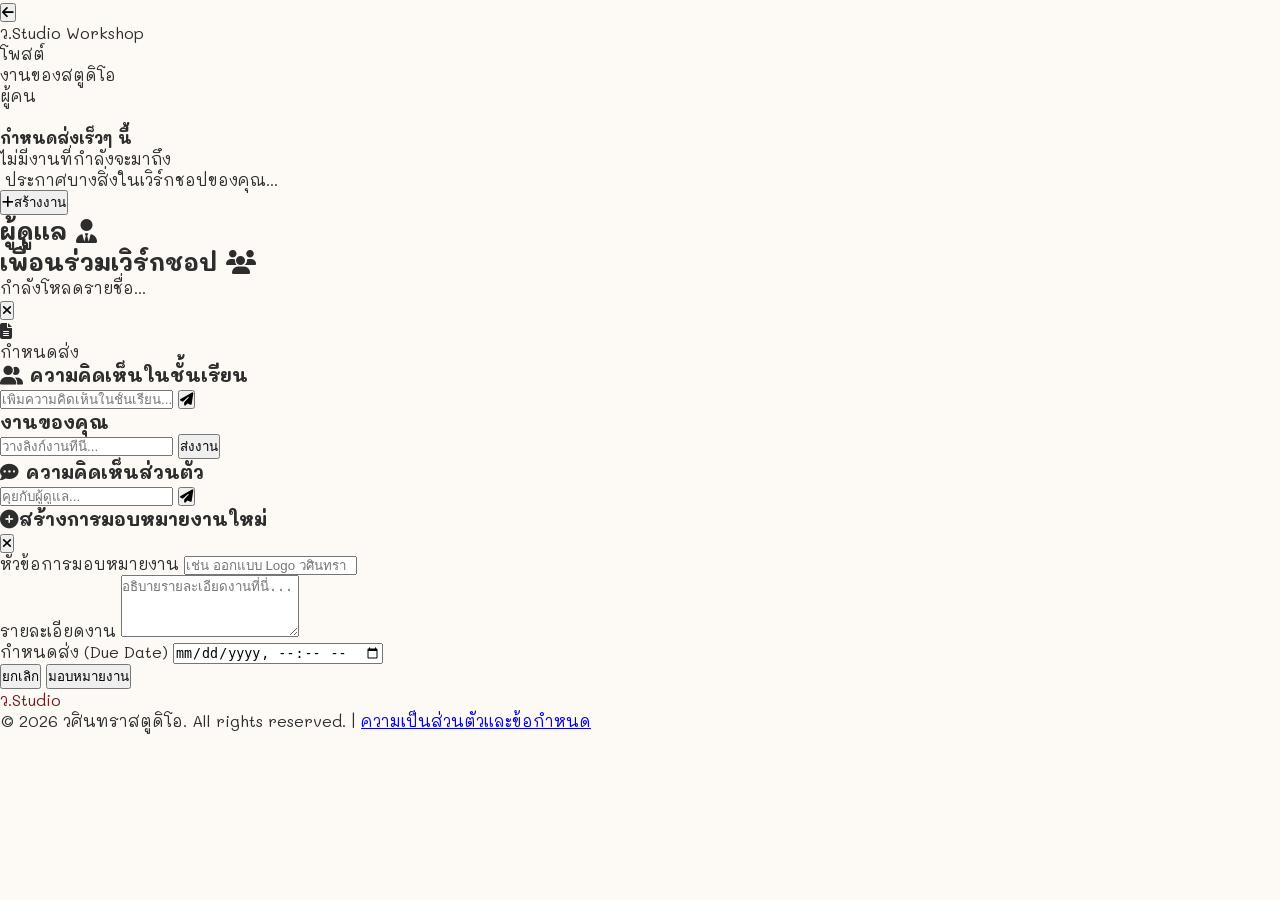
==== assignments.html @ 38e2dd31 "Update assignments.html" ====
<!DOCTYPE html>
<html lang="th">
<head>
    <meta charset="UTF-8">
    <meta name="viewport" content="width=device-width, initial-scale=1.0">
    <title>การมอบหมายงาน | ว.Studio</title>
    <link rel="icon" href="Pics/Logo.png">
    <script src="https://cdn.tailwindcss.com"></script>
    <link rel="stylesheet" href="css/style.css">
    <link rel="stylesheet" href="https://cdnjs.cloudflare.com/ajax/libs/font-awesome/6.5.1/css/all.min.css">
    <script src="https://code.jquery.com/jquery-3.7.1.min.js"></script>
    <script src="https://cdn.jsdelivr.net/npm/sweetalert2@11"></script>
    <script src="https://unpkg.com/@supabase/supabase-js@2"></script>
    <script src="js/script.js" defer></script>
    <style>
        .nav-tab { @apply pb-4 px-2 text-sm font-bold transition-all border-b-2 border-transparent cursor-pointer text-gray-500; }
        .nav-tab.active { @apply border-[#721c24] text-[#721c24]; }
        .assignment-card:hover { background-color: #f8f9fa; }
    </style>
</head>
<body class="bg-[#f8f9fa]">
    <nav class="bg-white border-b sticky top-0 z-50">
        <div class="max-w-7xl mx-auto px-4 h-16 flex items-center justify-between">
            <div class="flex items-center gap-6">
                <button onclick="window.location.href='workshop.html'" class="text-gray-500 hover:bg-gray-100 p-2 rounded-full transition">
                    <i class="fa-solid fa-arrow-left"></i>
                </button>
                <div class="text-xl font-bold text-[#721c24]">ว.Studio <span class="text-gray-400 font-medium ml-2 border-l pl-3 text-lg">Workshop</span></div>
            </div>
            
            <div class="flex gap-8">
                <div onclick="switchTab('stream')" id="tab-stream" class="nav-tab active">โพสต์</div>
                <div onclick="switchTab('classwork')" id="tab-classwork" class="nav-tab">งานของสตูดิโอ</div>
                <div onclick="switchTab('people')" id="tab-people" class="nav-tab">ผู้คน</div>
            </div>

            <div id="userProfile" class="flex items-center gap-3">
                <img id="navAvatar" src="" class="w-8 h-8 rounded-full border">
            </div>
        </div>
    </nav>

    <main class="max-w-5xl mx-auto py-8 px-4">
        
        <div id="section-stream" class="tab-content animate__animated animate__fadeIn">
            <div class="grid grid-cols-1 lg:grid-cols-4 gap-6">
                <div class="lg:col-span-1 space-y-4">
                    <div class="bg-white border rounded-xl p-4 shadow-sm">
                        <h4 class="text-xs font-bold text-gray-500 uppercase mb-3">กำหนดส่งเร็วๆ นี้</h4>
                        <div id="upcomingTasks" class="text-sm text-gray-400 italic">ไม่มีงานที่กำลังจะมาถึง</div>
                    </div>
                </div>
                <div class="lg:col-span-3 space-y-4">
                    <div class="bg-white border rounded-xl p-4 shadow-sm flex items-center gap-4 cursor-pointer hover:shadow-md transition">
                        <img id="streamAvatar" src="" class="w-10 h-10 rounded-full">
                        <span class="text-gray-400 text-sm">ประกาศบางสิ่งในเวิร์กชอปของคุณ...</span>
                    </div>
                    <div id="streamList" class="space-y-4"></div>
                </div>
            </div>
        </div>

        <div id="section-classwork" class="tab-content hidden animate__animated animate__fadeIn">
            <div id="hrOnlyAction" class="hidden mb-6 text-right">
                <button onclick="openCreateTaskModal()" class="bg-[#721c24] text-white px-6 py-2 rounded-full font-bold shadow-md">
                    <i class="fa-solid fa-plus mr-2"></i>สร้างงาน
                </button>
            </div>
            <div id="classworkList" class="space-y-6"></div>
        </div>

        <div id="section-people" class="tab-content hidden animate__animated animate__fadeIn">
            <div class="bg-white rounded-xl border p-8">
                <div class="mb-10">
                    <h2 class="text-2xl text-[#721c24] border-b border-[#721c24] pb-2 mb-6 flex justify-between">
                        ผู้ดูแล <i class="fa-solid fa-user-tie"></i>
                    </h2>
                    <div id="teacherList" class="space-y-4"></div>
                </div>
                <div>
                    <h2 class="text-2xl text-[#721c24] border-b border-[#721c24] pb-2 mb-6 flex justify-between">
                        เพื่อนร่วมเวิร์กชอป <i class="fa-solid fa-users"></i>
                    </h2>
                    <div id="studentList" class="space-y-4 text-gray-500">กำลังโหลดรายชื่อ...</div>
                </div>
            </div>
        </div>
    </main>

    <div id="taskModal" class="hidden fixed inset-0 bg-black/60 z-[100] flex items-center justify-center p-4">
        <div class="bg-white w-full max-w-6xl h-[90vh] rounded-2xl overflow-hidden flex flex-col">
            <div class="border-b p-4 flex justify-between items-center">
                <button onclick="closeTaskModal()" class="text-gray-500 hover:bg-gray-100 p-2 rounded-full">
                    <i class="fa-solid fa-xmark text-xl"></i>
                </button>
                <div class="flex gap-2">
                    <span id="modalStatus" class="px-3 py-1 rounded-full text-xs font-bold"></span>
                </div>
            </div>
            
            <div class="flex-1 overflow-y-auto p-8 grid grid-cols-1 lg:grid-cols-3 gap-12">
                <div class="lg:col-span-2">
                    <div class="flex items-center gap-4 mb-6">
                        <div class="w-12 h-12 bg-[#721c24] text-white rounded-full flex items-center justify-center text-2xl">
                            <i class="fa-solid fa-file-lines"></i>
                        </div>
                        <div>
                            <h2 id="mTaskTitle" class="text-2xl font-bold"></h2>
                            <p class="text-sm text-gray-500">กำหนดส่ง <span id="mTaskDue"></span></p>
                        </div>
                    </div>
                    <div id="mTaskDesc" class="text-gray-700 py-6 border-y mb-8"></div>
                    
                    <h3 class="font-bold mb-4 flex items-center gap-2"><i class="fa-solid fa-user-group"></i> ความคิดเห็นในชั้นเรียน</h3>
                    <div id="publicComments" class="space-y-4 mb-6"></div>
                    <div class="flex gap-3">
                        <input type="text" id="publicMsg" placeholder="เพิ่มความคิดเห็นในชั้นเรียน..." class="flex-1 border-b py-2 outline-none focus:border-[#721c24]">
                        <button onclick="sendComment(false)" class="text-[#721c24]"><i class="fa-solid fa-paper-plane"></i></button>
                    </div>
                </div>

                <div class="space-y-6">
                    <div class="bg-white border rounded-xl p-6 shadow-md">
                        <h3 class="font-bold mb-4">งานของคุณ</h3>
                        <div id="submissionView">
                            <input type="url" id="workUrl" placeholder="วางลิงก์งานที่นี่..." class="w-full border rounded-lg p-2 mb-3 text-sm">
                            <button id="submitBtn" class="w-full py-2 bg-[#721c24] text-white rounded-lg font-bold">ส่งงาน</button>
                        </div>
                    </div>

                    <div class="bg-white border rounded-xl p-6 shadow-md">
                        <h3 class="text-sm font-bold mb-4 text-gray-500"><i class="fa-solid fa-comment-dots mr-2"></i> ความคิดเห็นส่วนตัว</h3>
                        <div id="privateComments" class="space-y-3 mb-4 max-h-[200px] overflow-y-auto text-sm"></div>
                        <div class="flex gap-2">
                            <input type="text" id="privateMsg" placeholder="คุยกับผู้ดูแล..." class="flex-1 border-b py-1 text-sm outline-none">
                            <button onclick="sendComment(true)" class="text-[#721c24]"><i class="fa-solid fa-paper-plane"></i></button>
                        </div>
                    </div>
                </div>
            </div>
        </div>
    </div>


    <div id="createTaskModal" class="hidden fixed inset-0 bg-black/60 z-[101] flex items-center justify-center p-4">
        <div class="bg-white w-full max-w-lg rounded-2xl shadow-2xl overflow-hidden animate__animated animate__zoomIn animate__faster">
            <div class="p-6 border-b flex justify-between items-center bg-gray-50">
                <h3 class="font-bold text-lg text-[#721c24]"><i class="fa-solid fa-plus-circle mr-2"></i>สร้างการมอบหมายงานใหม่</h3>
                <button onclick="closeCreateTaskModal()" class="text-gray-400 hover:text-gray-600">
                    <i class="fa-solid fa-xmark text-xl"></i>
                </button>
            </div>
            <form id="createTaskForm" class="p-6 space-y-4">
                <div>
                    <label class="block text-xs font-bold text-gray-500 uppercase mb-1">หัวข้อการมอบหมายงาน</label>
                    <input type="text" id="taskTitle" required placeholder="เช่น ออกแบบ Logo วศินทรา" 
                        class="w-full border rounded-xl p-3 outline-none focus:border-[#721c24] transition-all">
                </div>
                <div>
                    <label class="block text-xs font-bold text-gray-500 uppercase mb-1">รายละเอียดงาน</label>
                    <textarea id="taskDesc" rows="4" placeholder="อธิบายรายละเอียดงานที่นี่..." 
                        class="w-full border rounded-xl p-3 outline-none focus:border-[#721c24] transition-all"></textarea>
                </div>
                <div>
                    <label class="block text-xs font-bold text-gray-500 uppercase mb-1">กำหนดส่ง (Due Date)</label>
                    <input type="datetime-local" id="taskDue" required 
                        class="w-full border rounded-xl p-3 outline-none focus:border-[#721c24] transition-all">
                </div>
                <div class="pt-4 flex gap-3">
                    <button type="button" onclick="closeCreateTaskModal()" 
                        class="flex-1 py-3 border rounded-xl font-bold text-gray-500 hover:bg-gray-50 transition-all">ยกเลิก</button>
                    <button type="submit" 
                        class="flex-1 py-3 bg-[#721c24] text-white rounded-xl font-bold shadow-lg shadow-red-900/20 hover:opacity-90 active:scale-95 transition-all">
                        มอบหมายงาน
                    </button>
                </div>
            </form>
        </div>
    </div>

    
</body>
     <footer class="bg-white border-t py-12 text-center mt-20">
        <div class="text-xl font-bold mb-4" style="color: var(--thai-red);">ว.<span>Studio</span></div>
        <p class="text-xs text-gray-400">© 2026 วศินทราสตูดิโอ. All rights reserved. | <a href="policy.html">ความเป็นส่วนตัวและข้อกำหนด</a></p>
    </footer>
</html>
---- css/style.css ----
@import url('https://fonts.googleapis.com/css2?family=Charm:wght@400;700&family=IBM+Plex+Sans+Thai:wght@100;200;300;400;500;600;700&family=Itim&family=Krub:ital,wght@0,200;0,300;0,400;0,500;0,600;0,700;1,200;1,300;1,400;1,500;1,600;1,700&family=M+PLUS+Rounded+1c&family=Mali:ital,wght@0,200;0,300;0,400;0,500;0,600;0,700;1,200;1,300;1,400;1,500;1,600;1,700&display=swap');
:root {
    --thai-red: #721c24;
    --thai-gold: #b38b59;
    --soft-cream: #fdfaf5;
    --text-main: #2d2d2d;
    --transition: all 0.4s cubic-bezier(0.165, 0.84, 0.44, 1);
}

* { margin: 0; padding: 0; box-sizing: border-box; }
body { 
    font-family: 'Mali', sans-serif;
    background-color: var(--soft-cream); 
    color: var(--text-main);
}

#navAvatar {
    box-shadow: 0 2px 8px rgba(179, 139, 89, 0.2);
}

/* Navigation */
.main-header {
    background: rgba(255, 255, 255, 0.9);
    backdrop-filter: blur(10px);
    position: fixed;
    width: 100%;
    top: 0;
    z-index: 1000;
    border-bottom: 1px solid rgba(179, 139, 89, 0.1);
    animation: fadeInDown 0.8s ease-out;
}

.nav-link {
    font-size: 0.85rem;
    text-transform: uppercase;
    letter-spacing: 1px;
    color: var(--text-main);
    transition: var(--transition);
}

.nav-link:hover { color: var(--thai-gold); }

/* Components */
.card-thai {
    background: white;
    border-radius: 15px;
    padding: 2rem;
    box-shadow: 0 10px 30px rgba(0,0,0,0.05);
    border-left: 4px solid var(--thai-gold);
}

.btn-thai {
    background: var(--thai-red);
    color: white;
    padding: 0.7rem 2rem;
    border-radius: 50px;
    display: inline-block;
    transition: var(--transition);
    cursor: pointer;
    border: none;
}

.btn-thai:hover { opacity: 0.9; transform: translateY(-2px); }

/* Animations */
@keyframes fadeInDown { from { opacity: 0; transform: translateY(-20px); } to { opacity: 1; transform: translateY(0); } }
.reveal { animation: fadeInUp 0.8s forwards; }
@keyframes fadeInUp { from { opacity: 0; transform: translateY(30px); } to { opacity: 1; transform: translateY(0); } }
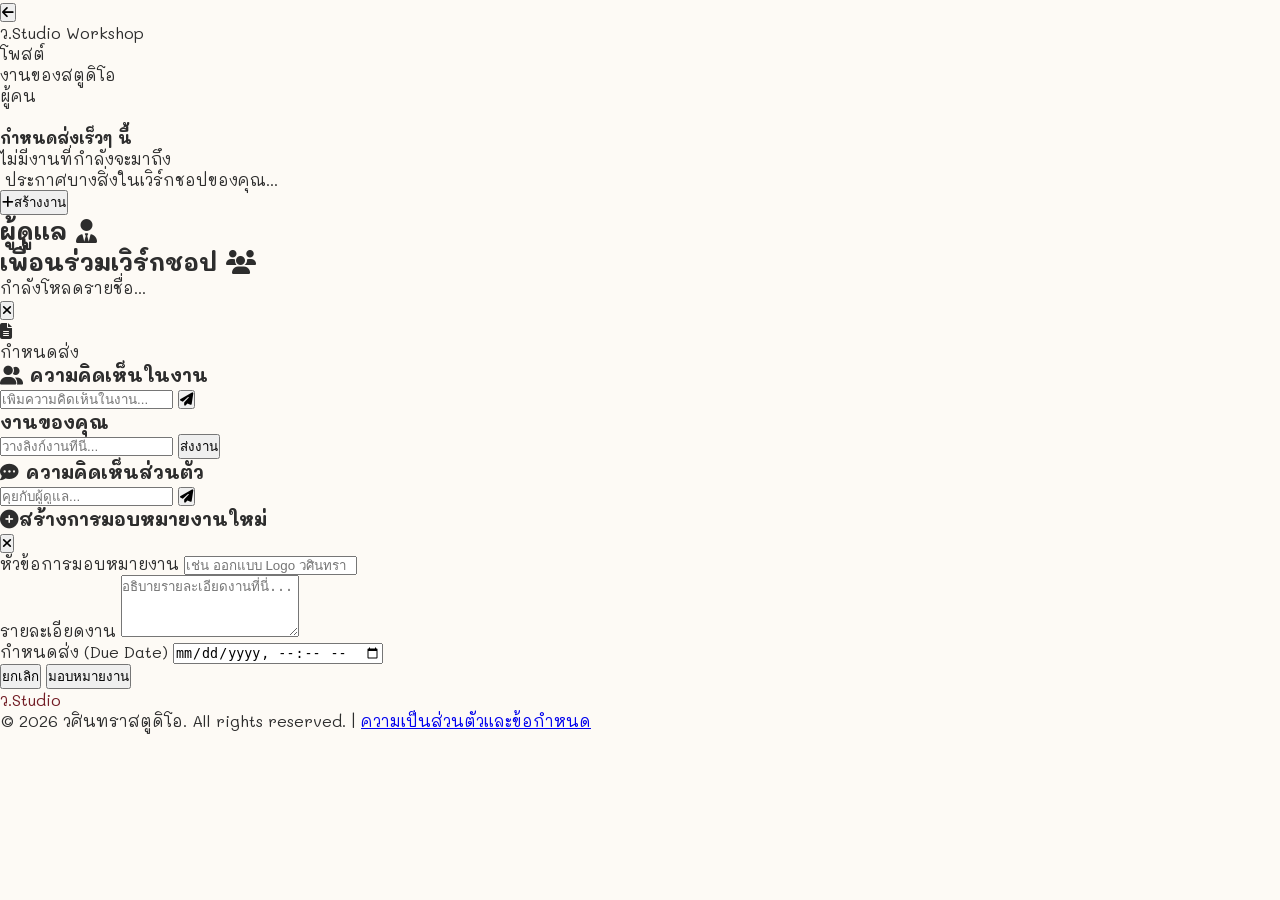
==== commit 0db17259: "Update assignments.html" ====
--- a/assignments.html
+++ b/assignments.html
@@ -51,9 +51,26 @@
                     </div>
                 </div>
                 <div class="lg:col-span-3 space-y-4">
-                    <div class="bg-white border rounded-xl p-4 shadow-sm flex items-center gap-4 cursor-pointer hover:shadow-md transition">
-                        <img id="streamAvatar" src="" class="w-10 h-10 rounded-full">
-                        <span class="text-gray-400 text-sm">ประกาศบางสิ่งในเวิร์กชอปของคุณ...</span>
+                    <div onclick="openAnnounceModal()" class="bg-white border rounded-xl p-4 shadow-sm flex items-center gap-4 cursor-pointer hover:shadow-md transition group">
+                        <img id="streamAvatar" src="" class="w-10 h-10 rounded-full border">
+                        <span class="text-gray-400 text-sm group-hover:text-gray-600">ประกาศบางสิ่งในเวิร์กชอปของคุณ...</span>
+                    </div>
+                    
+                    <div id="announceModal" class="hidden fixed inset-0 bg-black/60 z-[101] flex items-center justify-center p-4" style="display: none;">
+                        <div class="bg-white w-full max-w-lg rounded-2xl shadow-2xl overflow-hidden animate__animated animate__fadeInUp animate__faster">
+                            <div class="p-4 border-b flex justify-between items-center">
+                                <h3 class="font-bold text-gray-700">ประกาศในเวิร์กชอป</h3>
+                                <button onclick="closeAnnounceModal()" class="text-gray-400 hover:text-gray-600"><i class="fa-solid fa-xmark"></i></button>
+                            </div>
+                            <form id="announceForm" class="p-6 space-y-4">
+                                <textarea id="announceText" rows="5" required placeholder="แชร์ข้อความกับทุกคนในเวิร์กชอป..." 
+                                    class="w-full border-none text-lg outline-none resize-none placeholder:text-gray-300"></textarea>
+                                <div class="pt-4 border-t flex justify-end gap-3">
+                                    <button type="button" onclick="closeAnnounceModal()" class="px-6 py-2 text-sm font-bold text-gray-500">ยกเลิก</button>
+                                    <button type="submit" class="px-8 py-2 bg-[#721c24] text-white rounded-full font-bold shadow-md hover:bg-[#5a161c]">โพสต์</button>
+                                </div>
+                            </form>
+                        </div>
                     </div>
                     <div id="streamList" class="space-y-4"></div>
                 </div>
@@ -111,10 +128,10 @@
                     </div>
                     <div id="mTaskDesc" class="text-gray-700 py-6 border-y mb-8"></div>
                     
-                    <h3 class="font-bold mb-4 flex items-center gap-2"><i class="fa-solid fa-user-group"></i> ความคิดเห็นในชั้นเรียน</h3>
+                    <h3 class="font-bold mb-4 flex items-center gap-2"><i class="fa-solid fa-user-group"></i> ความคิดเห็นในงาน</h3>
                     <div id="publicComments" class="space-y-4 mb-6"></div>
                     <div class="flex gap-3">
-                        <input type="text" id="publicMsg" placeholder="เพิ่มความคิดเห็นในชั้นเรียน..." class="flex-1 border-b py-2 outline-none focus:border-[#721c24]">
+                        <input type="text" id="publicMsg" placeholder="เพิ่มความคิดเห็นในงาน..." class="flex-1 border-b py-2 outline-none focus:border-[#721c24]">
                         <button onclick="sendComment(false)" class="text-[#721c24]"><i class="fa-solid fa-paper-plane"></i></button>
                     </div>
                 </div>
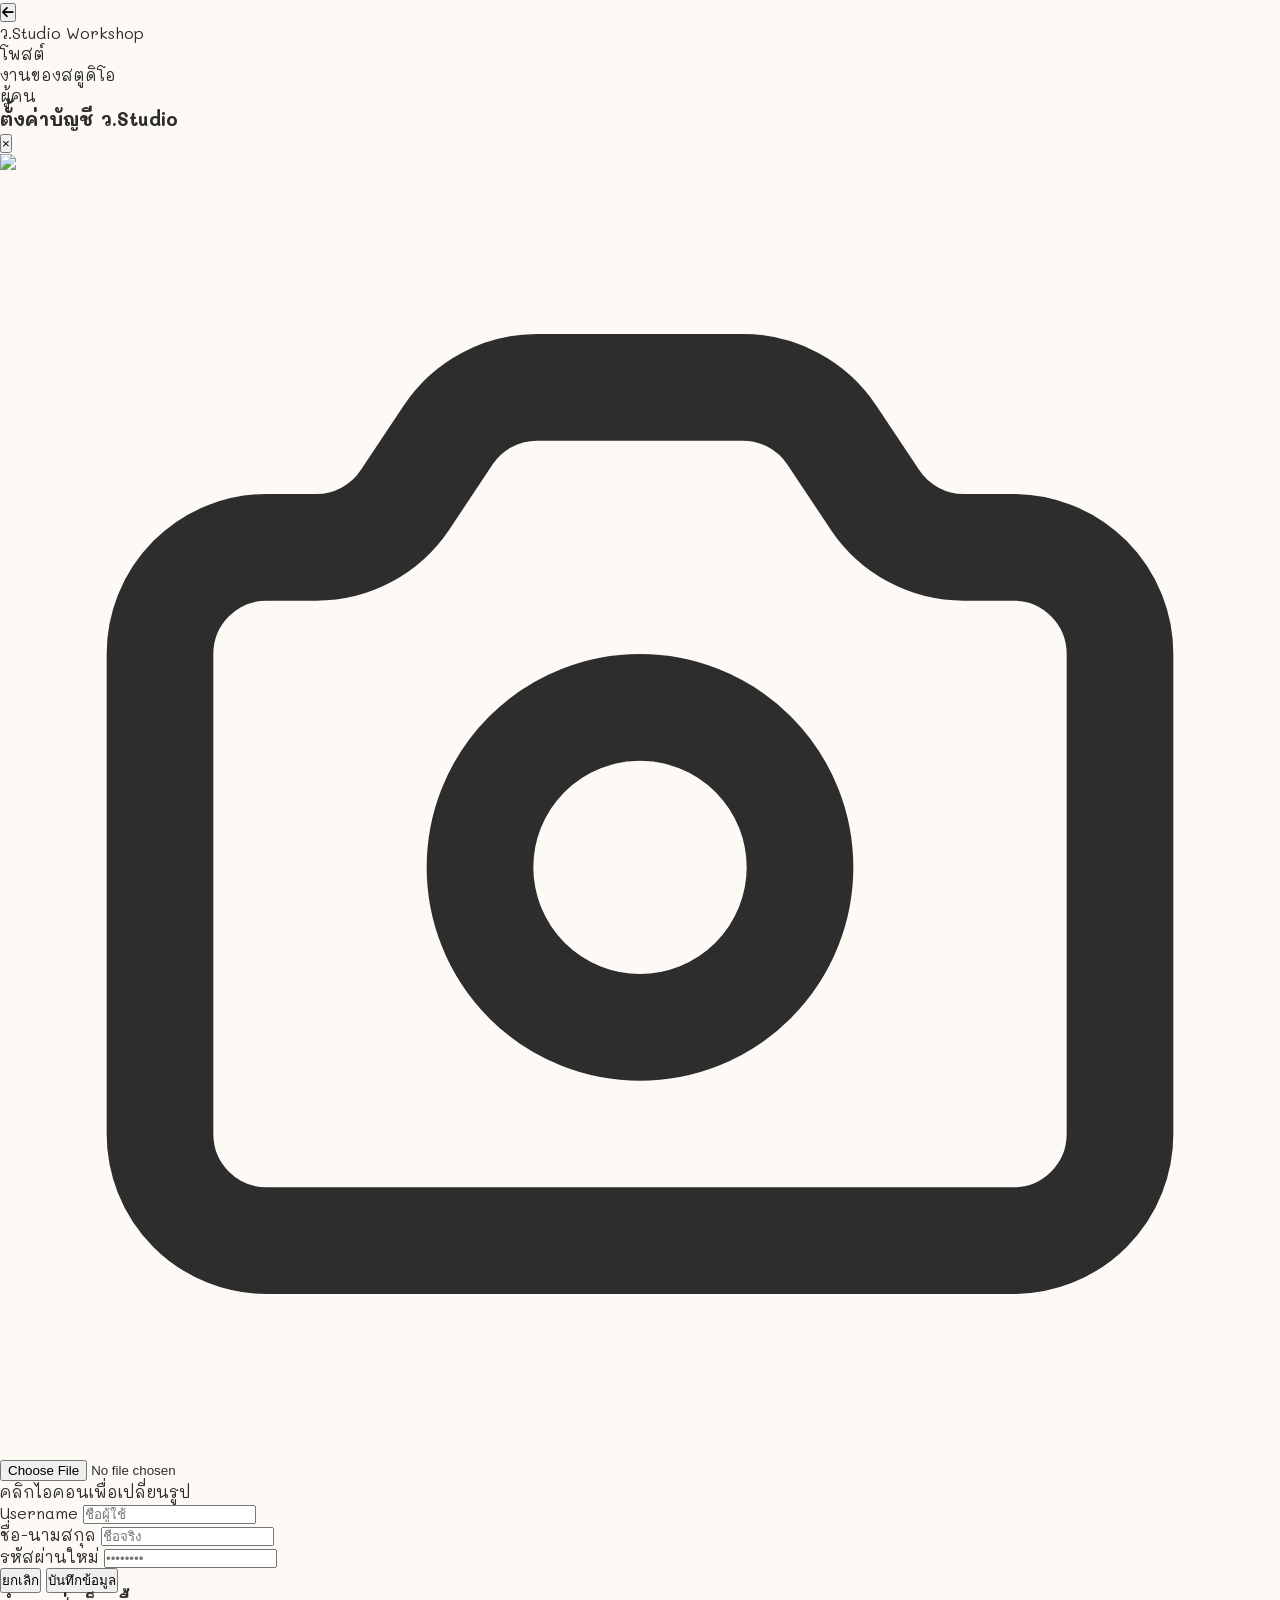
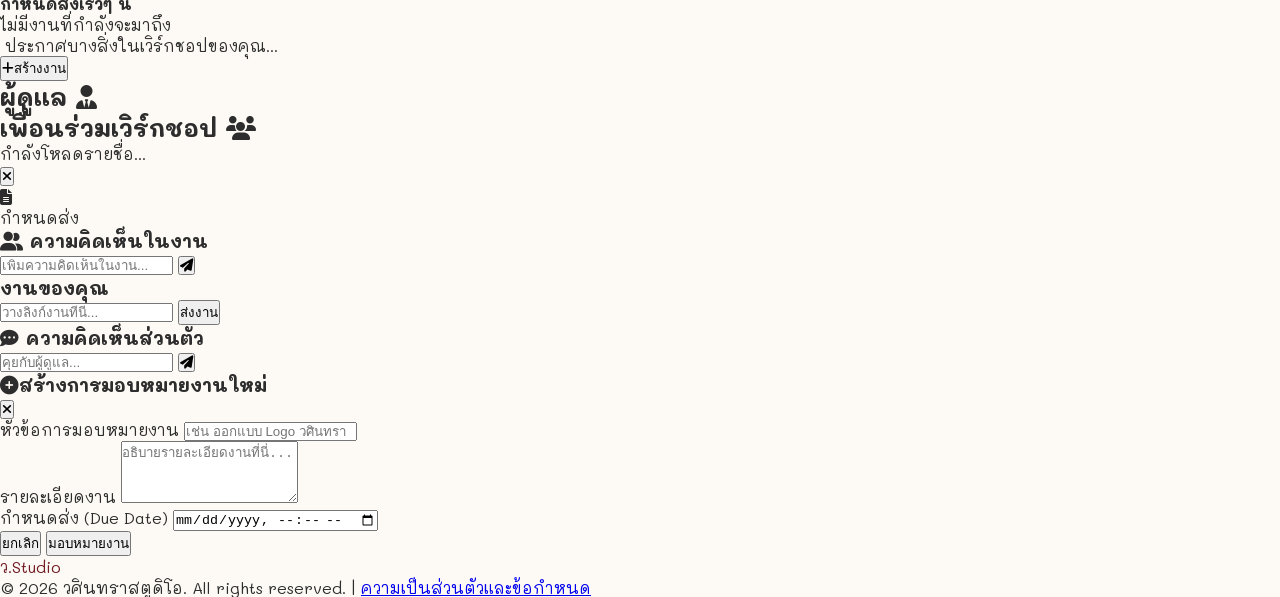
==== commit 6898bc90: "Update assignments.html" ====
--- a/assignments.html
+++ b/assignments.html
@@ -34,8 +34,50 @@
                 <div onclick="switchTab('people')" id="tab-people" class="nav-tab">ผู้คน</div>
             </div>
 
-            <div id="userProfile" class="flex items-center gap-3">
-                <img id="navAvatar" src="" class="w-8 h-8 rounded-full border">
+            <div id="profileModal" class="hidden fixed inset-0 bg-black/60 backdrop-blur-sm z-[9999] flex items-center justify-center p-4">
+                <div class="bg-white rounded-3xl w-full max-w-md overflow-hidden shadow-2xl shadow-black/20 animate__animated animate__zoomIn animate__faster">
+                    
+                    <div class="bg-[#721c24] px-6 py-4 flex justify-between items-center text-white">
+                        <h3 class="text-lg font-bold">ตั้งค่าบัญชี ว.Studio</h3>
+                        <button onclick="closeProfileModal()" class="text-2xl hover:text-gray-300 transition-colors">&times;</button>
+                    </div>
+            
+                    <form id="profileUpdateForm" class="p-6 space-y-5">
+                        <div class="flex flex-col items-center gap-3">
+                            <div class="relative group">
+                                <img id="profilePreview" src="https://encrypted-tbn0.gstatic.com/images?q=tbn:ANd9GcT7csvPWMdfAHEAnhIRTdJKCK5SPK4cHfskow&s" class="w-24 h-24 rounded-full object-cover border-4 border-[#fdfaf5] shadow-md">
+                                <label for="avatarInput" class="absolute bottom-0 right-0 bg-[#b38b59] text-white p-1.5 rounded-full cursor-pointer hover:scale-110 transition-transform shadow-lg">
+                                    <svg xmlns="http://www.w3.org/2000/svg" class="h-4 w-4" fill="none" viewBox="0 0 24 24" stroke="currentColor">
+                                        <path stroke-linecap="round" stroke-linejoin="round" stroke-width="2" d="M3 9a2 2 0 012-2h.93a2 2 0 001.664-.89l.812-1.22A2 2 0 0110.07 4h3.86a2 2 0 011.664.89l.812 1.22A2 2 0 0018.07 7H19a2 2 0 012 2v9a2 2 0 01-2 2H5a2 2 0 01-2-2V9z" />
+                                        <path stroke-linecap="round" stroke-linejoin="round" stroke-width="2" d="M15 13a3 3 0 11-6 0 3 3 0 016 0z" />
+                                    </svg>
+                                </label>
+                            </div>
+                            <input type="file" id="avatarInput" accept="image/*" class="hidden">
+                            <p class="text-[10px] text-gray-400 font-bold uppercase">คลิกไอคอนเพื่อเปลี่ยนรูป</p>
+                        </div>
+            
+                        <div class="space-y-3">
+                            <div>
+                                <label class="text-[11px] font-bold text-gray-400 uppercase tracking-widest">Username</label>
+                                <input type="text" id="editUsername" class="w-full border-gray-200 border p-2.5 rounded-xl mt-1 focus:ring-2 focus:ring-[#b38b59] outline-none transition-all" placeholder="ชื่อผู้ใช้">
+                            </div>
+                            <div>
+                                <label class="text-[11px] font-bold text-gray-400 uppercase tracking-widest">ชื่อ-นามสกุล</label>
+                                <input type="text" id="editFullName" class="w-full border-gray-200 border p-2.5 rounded-xl mt-1 focus:ring-2 focus:ring-[#b38b59] outline-none transition-all" placeholder="ชื่อจริง">
+                            </div>
+                            <div class="bg-gray-50 p-4 rounded-2xl border border-gray-100">
+                                <label class="text-[11px] font-bold text-gray-400 uppercase tracking-widest">รหัสผ่านใหม่</label>
+                                <input type="password" id="newProfilePass" class="w-full border-gray-200 border p-2.5 rounded-xl mt-1 focus:ring-2 focus:ring-[#b38b59] outline-none transition-all" placeholder="••••••••">
+                            </div>
+                        </div>
+            
+                        <div class="flex gap-3 pt-2">
+                            <button type="button" onclick="closeProfileModal()" class="flex-1 py-3 text-gray-500 font-bold hover:bg-gray-50 rounded-xl transition">ยกเลิก</button>
+                            <button type="submit" class="flex-1 py-3 bg-[#721c24] text-white rounded-xl font-bold shadow-lg hover:opacity-90 active:scale-95 transition-all">บันทึกข้อมูล</button>
+                        </div>
+                    </form>
+                </div>
             </div>
         </div>
     </nav>
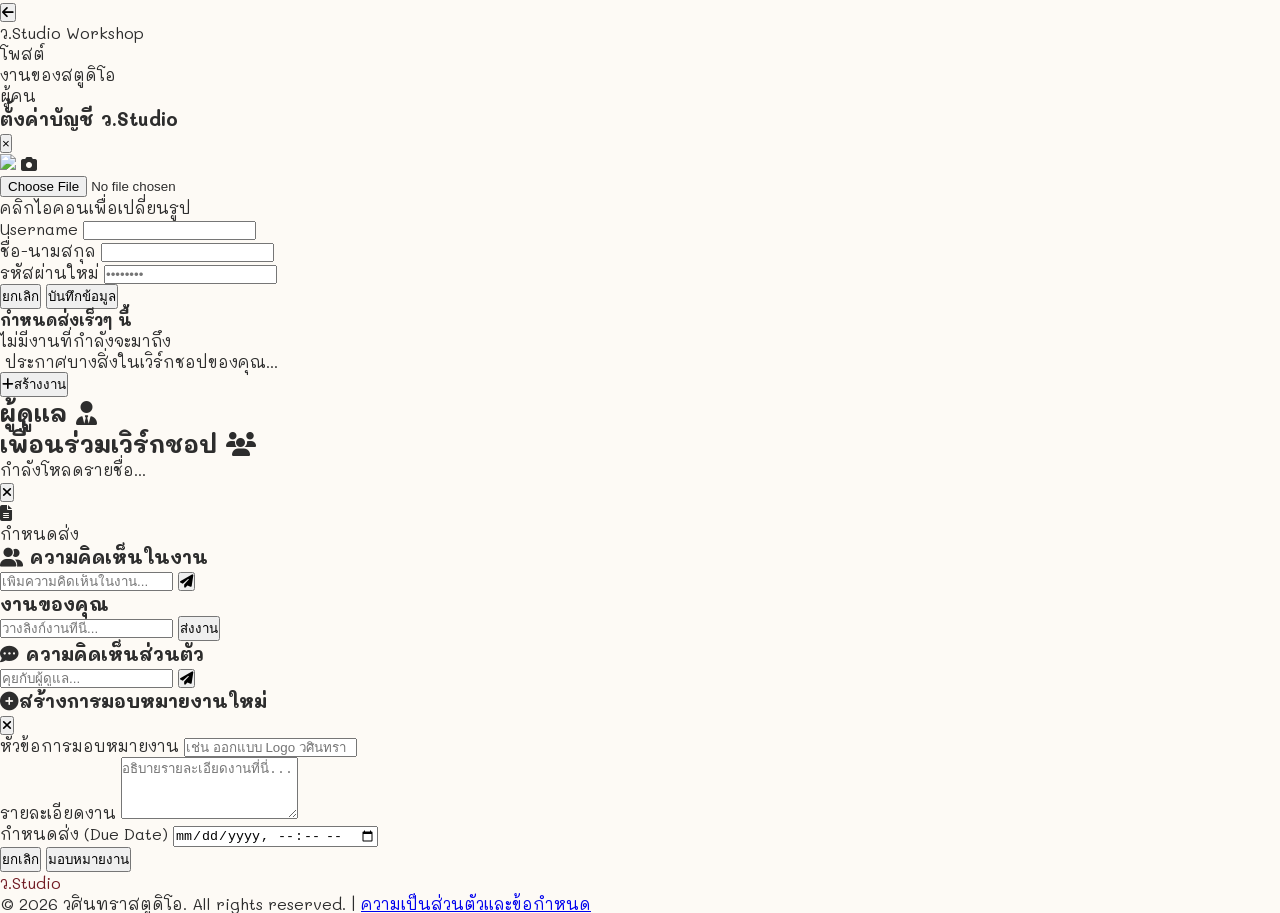
==== commit a54b90c9: "Update assignments.html" ====
--- a/assignments.html
+++ b/assignments.html
@@ -28,59 +28,60 @@
                 <div class="text-xl font-bold text-[#721c24]">ว.Studio <span class="text-gray-400 font-medium ml-2 border-l pl-3 text-lg">Workshop</span></div>
             </div>
             
-            <div class="flex gap-8">
-                <div onclick="switchTab('stream')" id="tab-stream" class="nav-tab active">โพสต์</div>
-                <div onclick="switchTab('classwork')" id="tab-classwork" class="nav-tab">งานของสตูดิโอ</div>
-                <div onclick="switchTab('people')" id="tab-people" class="nav-tab">ผู้คน</div>
-            </div>
-
-            <div id="profileModal" class="hidden fixed inset-0 bg-black/60 backdrop-blur-sm z-[9999] flex items-center justify-center p-4">
-                <div class="bg-white rounded-3xl w-full max-w-md overflow-hidden shadow-2xl shadow-black/20 animate__animated animate__zoomIn animate__faster">
-                    
-                    <div class="bg-[#721c24] px-6 py-4 flex justify-between items-center text-white">
-                        <h3 class="text-lg font-bold">ตั้งค่าบัญชี ว.Studio</h3>
-                        <button onclick="closeProfileModal()" class="text-2xl hover:text-gray-300 transition-colors">&times;</button>
-                    </div>
-            
-                    <form id="profileUpdateForm" class="p-6 space-y-5">
-                        <div class="flex flex-col items-center gap-3">
-                            <div class="relative group">
-                                <img id="profilePreview" src="https://encrypted-tbn0.gstatic.com/images?q=tbn:ANd9GcT7csvPWMdfAHEAnhIRTdJKCK5SPK4cHfskow&s" class="w-24 h-24 rounded-full object-cover border-4 border-[#fdfaf5] shadow-md">
-                                <label for="avatarInput" class="absolute bottom-0 right-0 bg-[#b38b59] text-white p-1.5 rounded-full cursor-pointer hover:scale-110 transition-transform shadow-lg">
-                                    <svg xmlns="http://www.w3.org/2000/svg" class="h-4 w-4" fill="none" viewBox="0 0 24 24" stroke="currentColor">
-                                        <path stroke-linecap="round" stroke-linejoin="round" stroke-width="2" d="M3 9a2 2 0 012-2h.93a2 2 0 001.664-.89l.812-1.22A2 2 0 0110.07 4h3.86a2 2 0 011.664.89l.812 1.22A2 2 0 0018.07 7H19a2 2 0 012 2v9a2 2 0 01-2 2H5a2 2 0 01-2-2V9z" />
-                                        <path stroke-linecap="round" stroke-linejoin="round" stroke-width="2" d="M15 13a3 3 0 11-6 0 3 3 0 016 0z" />
-                                    </svg>
-                                </label>
-                            </div>
-                            <input type="file" id="avatarInput" accept="image/*" class="hidden">
-                            <p class="text-[10px] text-gray-400 font-bold uppercase">คลิกไอคอนเพื่อเปลี่ยนรูป</p>
-                        </div>
-            
-                        <div class="space-y-3">
-                            <div>
-                                <label class="text-[11px] font-bold text-gray-400 uppercase tracking-widest">Username</label>
-                                <input type="text" id="editUsername" class="w-full border-gray-200 border p-2.5 rounded-xl mt-1 focus:ring-2 focus:ring-[#b38b59] outline-none transition-all" placeholder="ชื่อผู้ใช้">
-                            </div>
-                            <div>
-                                <label class="text-[11px] font-bold text-gray-400 uppercase tracking-widest">ชื่อ-นามสกุล</label>
-                                <input type="text" id="editFullName" class="w-full border-gray-200 border p-2.5 rounded-xl mt-1 focus:ring-2 focus:ring-[#b38b59] outline-none transition-all" placeholder="ชื่อจริง">
-                            </div>
-                            <div class="bg-gray-50 p-4 rounded-2xl border border-gray-100">
-                                <label class="text-[11px] font-bold text-gray-400 uppercase tracking-widest">รหัสผ่านใหม่</label>
-                                <input type="password" id="newProfilePass" class="w-full border-gray-200 border p-2.5 rounded-xl mt-1 focus:ring-2 focus:ring-[#b38b59] outline-none transition-all" placeholder="••••••••">
-                            </div>
-                        </div>
-            
-                        <div class="flex gap-3 pt-2">
-                            <button type="button" onclick="closeProfileModal()" class="flex-1 py-3 text-gray-500 font-bold hover:bg-gray-50 rounded-xl transition">ยกเลิก</button>
-                            <button type="submit" class="flex-1 py-3 bg-[#721c24] text-white rounded-xl font-bold shadow-lg hover:opacity-90 active:scale-95 transition-all">บันทึกข้อมูล</button>
-                        </div>
-                    </form>
-                </div>
+            <div class="hidden md:flex gap-8">
+                <div onclick="switchTab('stream')" id="tab-stream" class="nav-tab active cursor-pointer">โพสต์</div>
+                <div onclick="switchTab('classwork')" id="tab-classwork" class="nav-tab cursor-pointer">งานของสตูดิโอ</div>
+                <div onclick="switchTab('people')" id="tab-people" class="nav-tab cursor-pointer">ผู้คน</div>
+            </div>
+
+            <div class="flex items-center gap-4">
+                <div id="navAction" class="relative">
+                    </div>
             </div>
         </div>
     </nav>
+
+    <div id="profileModal" class="hidden fixed inset-0 bg-black/60 backdrop-blur-sm z-[9999] flex items-center justify-center p-4">
+        <div class="bg-white rounded-3xl w-full max-w-md overflow-hidden shadow-2xl animate__animated animate__zoomIn animate__faster">
+            <div class="bg-[#721c24] px-6 py-4 flex justify-between items-center text-white">
+                <h3 class="text-lg font-bold">ตั้งค่าบัญชี ว.Studio</h3>
+                <button onclick="closeProfileModal()" class="text-2xl hover:text-gray-300 transition-colors">&times;</button>
+            </div>
+
+            <form id="profileUpdateForm" class="p-6 space-y-5">
+                <div class="flex flex-col items-center gap-3">
+                    <div class="relative group">
+                        <img id="profilePreview" src="https://upload.wikimedia.org/wikipedia/commons/8/89/Portrait_Placeholder.png" class="w-24 h-24 rounded-full object-cover border-4 border-[#fdfaf5] shadow-md">
+                        <label for="avatarInput" class="absolute bottom-0 right-0 bg-[#b38b59] text-white p-1.5 rounded-full cursor-pointer hover:scale-110 transition-transform shadow-lg">
+                            <i class="fa-solid fa-camera text-[12px]"></i>
+                        </label>
+                    </div>
+                    <input type="file" id="avatarInput" accept="image/*" class="hidden">
+                    <p class="text-[10px] text-gray-400 font-bold uppercase">คลิกไอคอนเพื่อเปลี่ยนรูป</p>
+                </div>
+
+                <div class="space-y-3">
+                    <div>
+                        <label class="text-[11px] font-bold text-gray-400 uppercase tracking-widest">Username</label>
+                        <input type="text" id="editUsername" class="w-full border-gray-200 border p-2.5 rounded-xl mt-1 focus:ring-2 focus:ring-[#b38b59] outline-none transition-all">
+                    </div>
+                    <div>
+                        <label class="text-[11px] font-bold text-gray-400 uppercase tracking-widest">ชื่อ-นามสกุล</label>
+                        <input type="text" id="editFullName" class="w-full border-gray-200 border p-2.5 rounded-xl mt-1 focus:ring-2 focus:ring-[#b38b59] outline-none transition-all">
+                    </div>
+                    <div class="bg-gray-50 p-4 rounded-2xl border border-gray-100">
+                        <label class="text-[11px] font-bold text-gray-400 uppercase tracking-widest">รหัสผ่านใหม่</label>
+                        <input type="password" id="newProfilePass" class="w-full border-gray-200 border p-2.5 rounded-xl mt-1 focus:ring-2 focus:ring-[#b38b59] outline-none transition-all" placeholder="••••••••">
+                    </div>
+                </div>
+
+                <div class="flex gap-3 pt-2">
+                    <button type="button" onclick="closeProfileModal()" class="flex-1 py-3 text-gray-500 font-bold hover:bg-gray-50 rounded-xl transition">ยกเลิก</button>
+                    <button type="submit" class="flex-1 py-3 bg-[#721c24] text-white rounded-xl font-bold shadow-lg hover:opacity-90 active:scale-95 transition-all">บันทึกข้อมูล</button>
+                </div>
+            </form>
+        </div>
+    </div>
 
     <main class="max-w-5xl mx-auto py-8 px-4">
         
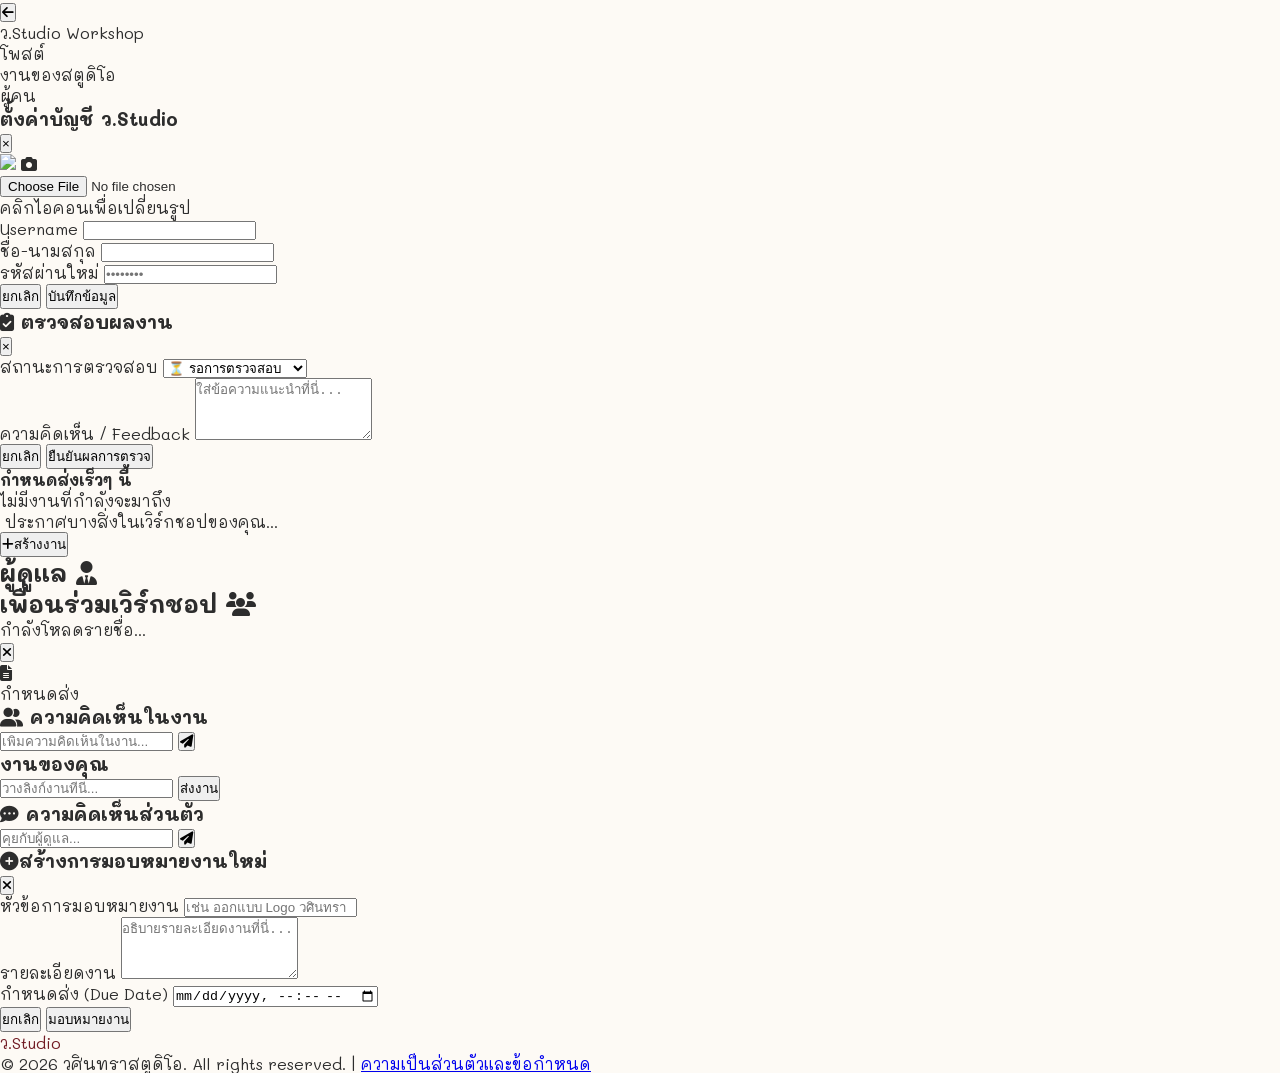
==== commit c5be82bb: "Update assignments.html" ====
--- a/assignments.html
+++ b/assignments.html
@@ -83,6 +83,40 @@
         </div>
     </div>
 
+    <div id="checkWorkModal" class="hidden fixed inset-0 bg-black/60 backdrop-blur-sm z-[9999] flex items-center justify-center p-4">
+        <div class="bg-white rounded-3xl w-full max-w-md overflow-hidden shadow-2xl animate__animated animate__zoomIn animate__faster">
+            <div class="bg-[#1e293b] px-6 py-4 flex justify-between items-center text-white">
+                <h3 class="text-lg font-bold flex items-center gap-2">
+                    <i class="fa-solid fa-clipboard-check"></i> ตรวจสอบผลงาน
+                </h3>
+                <button onclick="closeCheckWorkModal()" class="text-2xl hover:text-gray-300">&times;</button>
+            </div>
+    
+            <form id="checkWorkForm" class="p-6 space-y-5">
+                <input type="hidden" id="targetWorkId">
+                
+                <div>
+                    <label class="text-[11px] font-bold text-gray-400 uppercase tracking-widest">สถานะการตรวจสอบ</label>
+                    <select id="workStatus" class="w-full border-gray-200 border p-3 rounded-xl mt-1 focus:ring-2 focus:ring-[#721c24] outline-none transition-all">
+                        <option value="pending">⏳ รอการตรวจสอบ</option>
+                        <option value="approved">✅ ผ่านการตรวจสอบ</option>
+                        <option value="rejected">❌ ให้แก้ไขใหม่</option>
+                    </select>
+                </div>
+    
+                <div>
+                    <label class="text-[11px] font-bold text-gray-400 uppercase tracking-widest">ความคิดเห็น / Feedback</label>
+                    <textarea id="workFeedback" rows="4" class="w-full border-gray-200 border p-3 rounded-xl mt-1 focus:ring-2 focus:ring-[#721c24] outline-none transition-all" placeholder="ใส่ข้อความแนะนำที่นี่..."></textarea>
+                </div>
+    
+                <div class="flex gap-3 pt-2">
+                    <button type="button" onclick="closeCheckWorkModal()" class="flex-1 py-3 text-gray-500 font-bold hover:bg-gray-100 rounded-xl transition">ยกเลิก</button>
+                    <button type="submit" class="flex-1 py-3 bg-[#721c24] text-white rounded-xl font-bold shadow-lg hover:opacity-90 active:scale-95 transition-all">ยืนยันผลการตรวจ</button>
+                </div>
+            </form>
+        </div>
+    </div>
+
     <main class="max-w-5xl mx-auto py-8 px-4">
         
         <div id="section-stream" class="tab-content animate__animated animate__fadeIn">
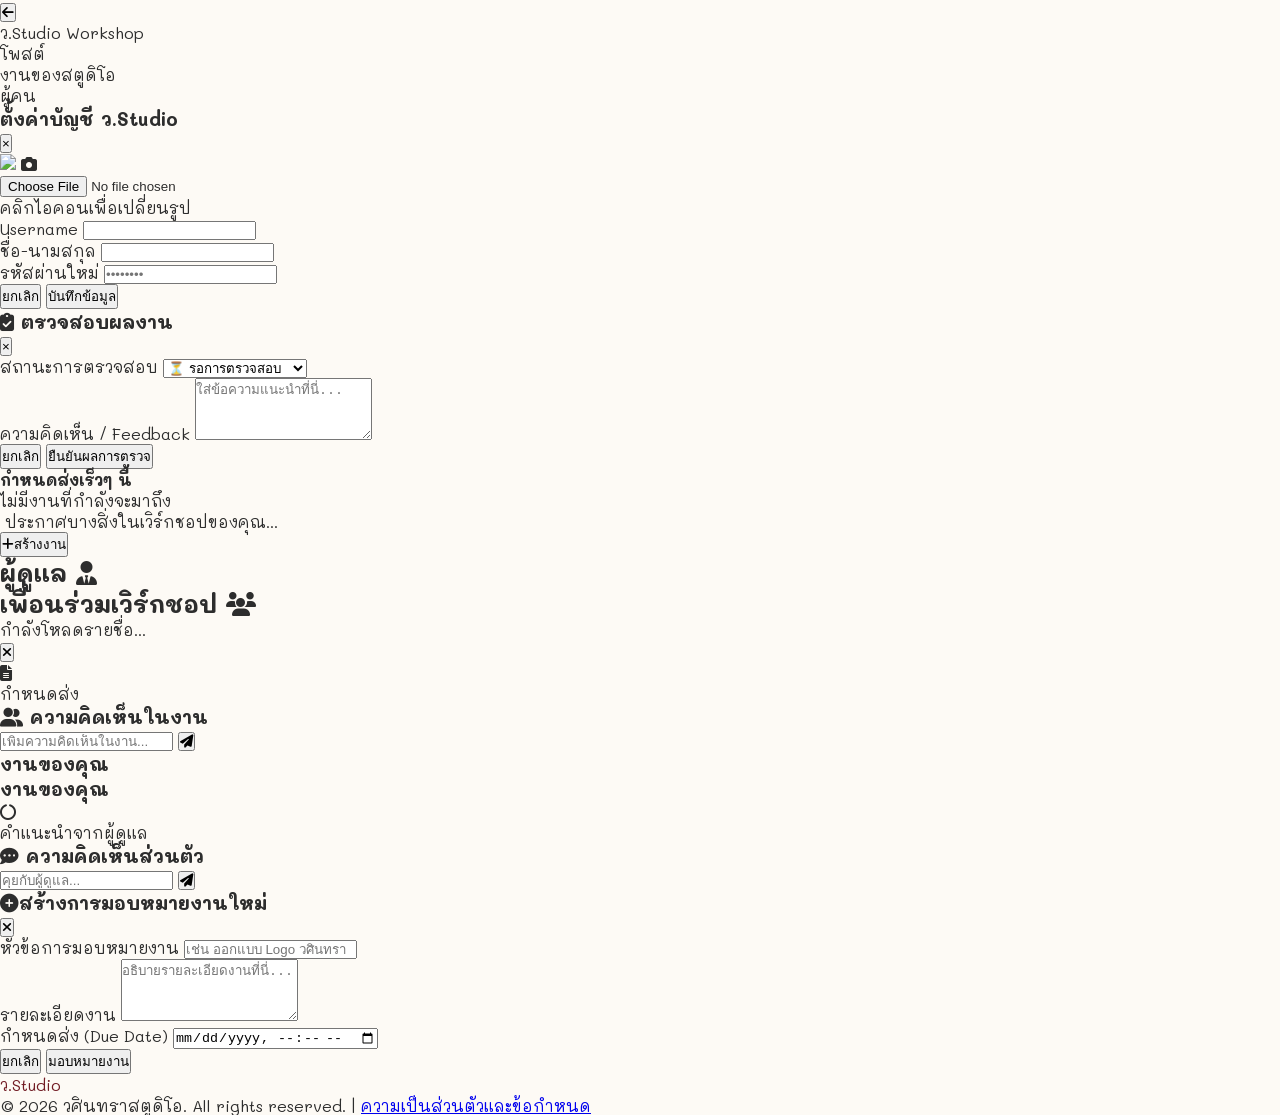
==== commit 07481381: "Update assignments.html" ====
--- a/assignments.html
+++ b/assignments.html
@@ -22,6 +22,7 @@
     <nav class="bg-white border-b sticky top-0 z-50">
         <div class="max-w-7xl mx-auto px-4 h-16 flex items-center justify-between">
             <div class="flex items-center gap-6">
+                
                 <button onclick="window.location.href='workshop.html'" class="text-gray-500 hover:bg-gray-100 p-2 rounded-full transition">
                     <i class="fa-solid fa-arrow-left"></i>
                 </button>
@@ -216,9 +217,19 @@
                 <div class="space-y-6">
                     <div class="bg-white border rounded-xl p-6 shadow-md">
                         <h3 class="font-bold mb-4">งานของคุณ</h3>
-                        <div id="submissionView">
-                            <input type="url" id="workUrl" placeholder="วางลิงก์งานที่นี่..." class="w-full border rounded-lg p-2 mb-3 text-sm">
-                            <button id="submitBtn" class="w-full py-2 bg-[#721c24] text-white rounded-lg font-bold">ส่งงาน</button>
+                        <div class="bg-white border rounded-xl p-6 shadow-md">
+                            <h3 class="font-bold mb-4" id="submissionTitle">งานของคุณ</h3>
+                            
+                            <div id="submissionView">
+                                <div class="flex justify-center py-4">
+                                    <i class="fa-solid fa-circle-notch fa-spin text-[#721c24] text-xl"></i>
+                                </div>
+                            </div>
+                        
+                            <div id="feedbackSection" class="hidden mt-4 p-3 bg-red-50 border border-red-100 rounded-lg">
+                                <p class="text-[10px] font-bold text-red-400 uppercase tracking-widest mb-1">คำแนะนำจากผู้ดูแล</p>
+                                <p id="feedbackText" class="text-sm text-gray-700 italic"></p>
+                            </div>
                         </div>
                     </div>
 
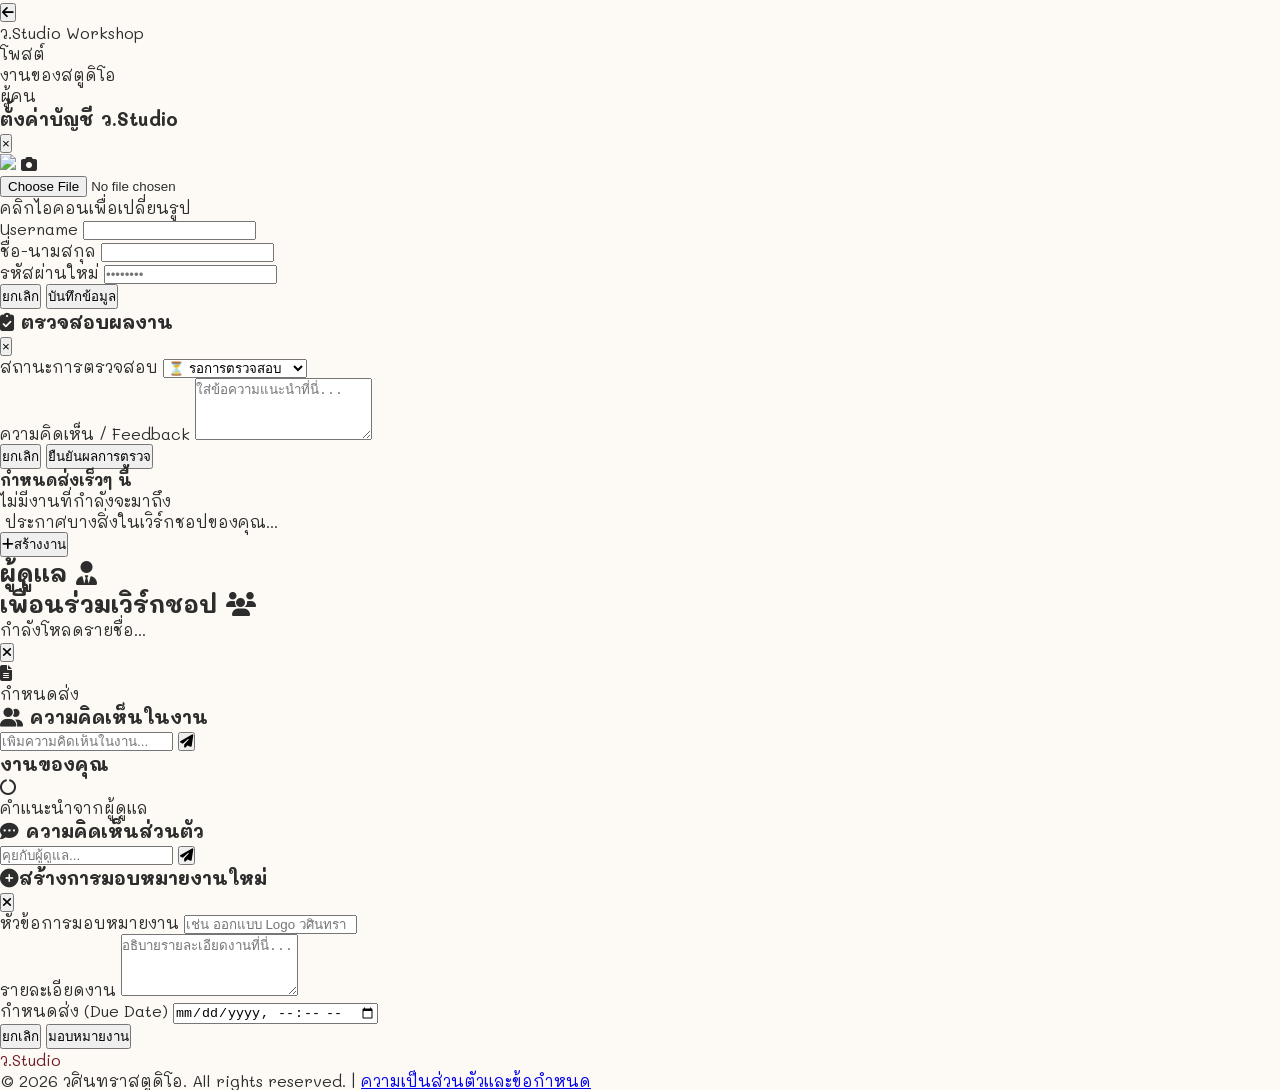
==== commit c502dad9: "Update assignments.html" ====
--- a/assignments.html
+++ b/assignments.html
@@ -215,8 +215,6 @@
                 </div>
 
                 <div class="space-y-6">
-                    <div class="bg-white border rounded-xl p-6 shadow-md">
-                        <h3 class="font-bold mb-4">งานของคุณ</h3>
                         <div class="bg-white border rounded-xl p-6 shadow-md">
                             <h3 class="font-bold mb-4" id="submissionTitle">งานของคุณ</h3>
                             
@@ -231,7 +229,6 @@
                                 <p id="feedbackText" class="text-sm text-gray-700 italic"></p>
                             </div>
                         </div>
-                    </div>
 
                     <div class="bg-white border rounded-xl p-6 shadow-md">
                         <h3 class="text-sm font-bold mb-4 text-gray-500"><i class="fa-solid fa-comment-dots mr-2"></i> ความคิดเห็นส่วนตัว</h3>
